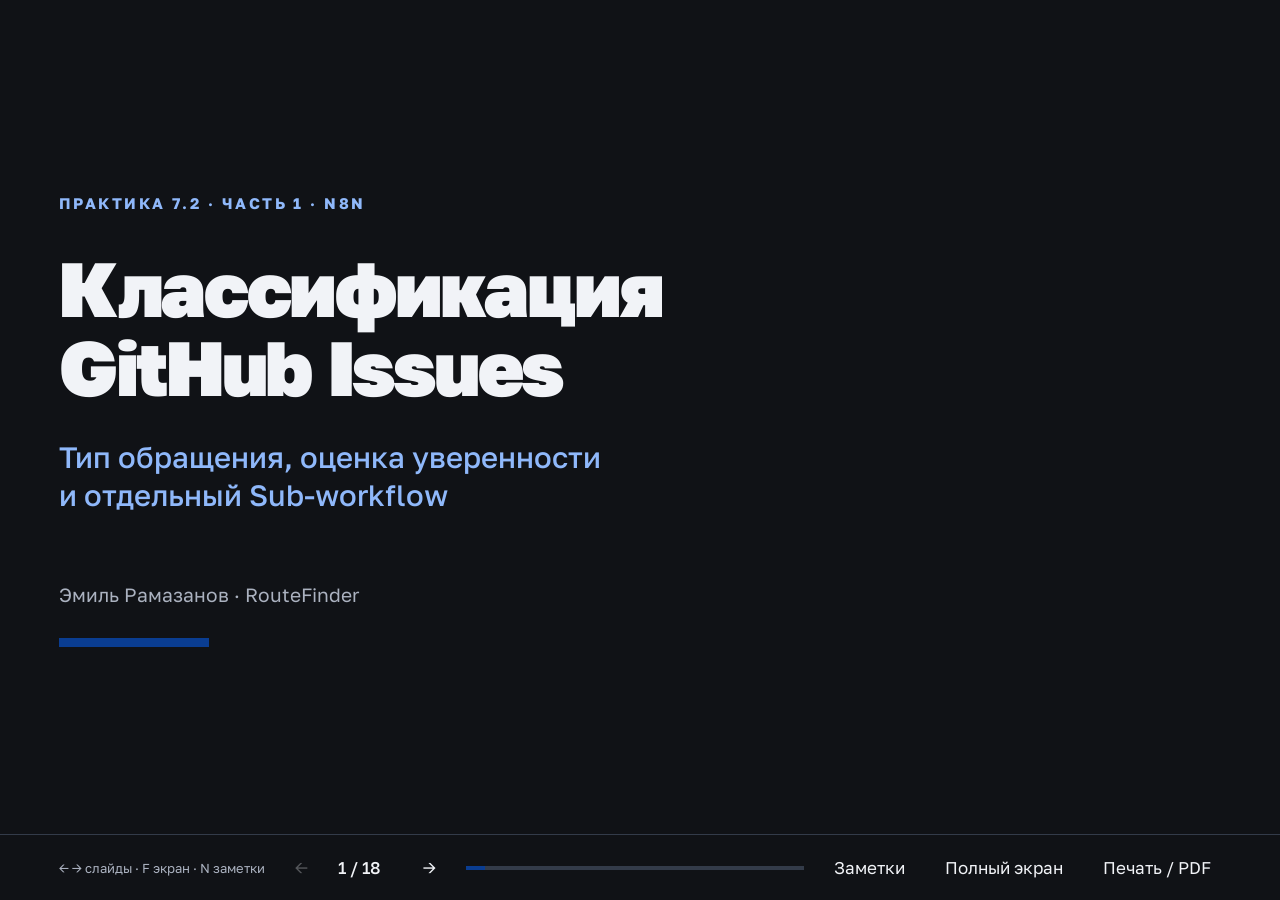
==== practices/practice_07.2/submission/index.html @ 84a81ffe "Add practice 7.2 Workflow 1 and defense presentation" ====
<!doctype html>
<html lang="ru">
<head>
<meta charset="utf-8">
<meta name="viewport" content="width=device-width,initial-scale=1">
<title>Практика 7.2 — Workflow 1 — Эмиль Рамазанов</title>
<meta name="description" content="Защита Workflow 1: классификация GitHub Issues, эскалация по confidence и Sub-workflow в n8n.">
<style>
@font-face{font-family:'Golos Text';src:url('assets/fonts/GolosText-Regular.ttf') format('truetype');font-weight:400;font-display:swap}
@font-face{font-family:'Golos Text';src:url('assets/fonts/GolosText-Medium.ttf') format('truetype');font-weight:500;font-display:swap}
@font-face{font-family:'Golos Text';src:url('assets/fonts/GolosText-SemiBold.ttf') format('truetype');font-weight:600;font-display:swap}
@font-face{font-family:'Golos Text';src:url('assets/fonts/GolosText-Bold.ttf') format('truetype');font-weight:700;font-display:swap}
@font-face{font-family:'Golos Text';src:url('assets/fonts/GolosText-Black.ttf') format('truetype');font-weight:900;font-display:swap}
:root{color-scheme:dark;--paper:#101216;--ink:#f1f3f7;--muted:#abb2c0;--accent:#0A3D91;--accent-text:#8fb8fa;--surface:#171d28;--accent-soft:#111e35;--line:#333b49;--orange:#f4b187;--mono:'Cascadia Mono','JetBrains Mono',Consolas,monospace}
*{box-sizing:border-box}html,body{margin:0;padding:0;background:var(--paper);color:var(--ink);font-family:'Golos Text',Arial,sans-serif}a{color:var(--accent-text);text-underline-offset:5px}a:hover{color:#bdd5ff}button{font:inherit}button:focus-visible,a:focus-visible{outline:3px solid var(--accent-text);outline-offset:6px}
.slide{display:none;min-height:100svh;padding:6.5vh 4.6vw 105px;position:relative}.slide.active{display:flex;flex-direction:column}.eyebrow{font-size:clamp(13px,1.2vw,22px);font-weight:600;letter-spacing:.16em;text-transform:uppercase;color:var(--accent-text);margin:0 0 20px}h1{font-size:clamp(48px,6vw,92px);font-weight:900;line-height:1.02;letter-spacing:-.03em;max-width:1500px;margin:18px 0 32px}h2{font-size:clamp(32px,3.3vw,58px);font-weight:700;line-height:1.06;letter-spacing:-.02em;margin:0 0 28px;max-width:1620px}h3{font-size:clamp(22px,1.8vw,29px);font-weight:700;margin:0 0 18px}strong{font-weight:700}.lead{font-size:clamp(23px,2.3vw,34px);font-weight:500;line-height:1.28;max-width:1560px;margin:0 0 26px;color:var(--accent-text)}p,li{font-size:clamp(18px,1.65vw,27px);line-height:1.35}p{margin:0 0 24px}code{font-family:var(--mono);font-size:.85em;overflow-wrap:anywhere}ul,ol{padding-left:27px;margin:0}li{margin-bottom:24px}li::marker{color:var(--accent-text);font-weight:700}.muted{color:var(--muted)}.cover{justify-content:center}.cover .eyebrow{font-weight:700}.cover .meta{margin-top:44px;font-size:clamp(18px,1.5vw,25px);color:var(--muted)}.cover:after{content:'';display:block;width:150px;height:9px;background:var(--accent);margin-top:32px}.rule{height:1px;background:var(--line);margin:10px 0 28px}.split{display:grid;grid-template-columns:1.1fr 1fr;gap:4vw;align-items:start;flex:1}.caption{font-size:clamp(15px,1.2vw,21px);line-height:1.4;color:var(--muted);margin:18px 0 0}.note{font-size:clamp(17px,1.35vw,23px);line-height:1.4;color:var(--muted);margin:24px 0 0}.flow{font-family:var(--mono);white-space:pre-wrap;font-size:clamp(16px,1.5vw,25px);line-height:1.45;margin:0;padding:26px 30px;background:var(--surface);border:1px solid var(--line);border-left:8px solid var(--accent);border-radius:14px;color:var(--ink)}.section{justify-content:center}.section-number{font-size:clamp(105px,16vw,250px);font-weight:900;line-height:.85;letter-spacing:-.04em;color:var(--accent);margin-bottom:30px}.section h2{font-size:clamp(44px,4.7vw,76px);font-weight:900;max-width:1250px}.section .lead{max-width:1100px}table{border-collapse:collapse;width:100%;font-size:clamp(18px,1.65vw,27px);margin-top:14px}th,td{text-align:left;vertical-align:top;padding:25px 24px;border-bottom:1px solid var(--line);line-height:1.35}th{font-size:clamp(13px,1.2vw,21px);font-weight:600;letter-spacing:.1em;text-transform:uppercase;color:var(--muted);border-bottom:3px solid var(--accent)}td:first-child,th:first-child{padding-left:0}td:first-child{font-weight:600}.downloads{display:flex;flex-direction:column;gap:20px;font-size:23px;margin-top:32px}.pr-link{overflow-wrap:anywhere}
.shot{margin:0;min-width:0;text-align:center}.shot>a{display:block;line-height:0;font-size:0;text-decoration:none}.shot img{display:block;max-width:100%;max-height:55vh;width:auto;height:auto;object-fit:contain;margin:0 auto;border:1px solid var(--line);border-radius:14px}.shot figcaption{font-size:clamp(14px,1.1vw,19px);line-height:1.4;color:var(--muted);margin-top:14px;text-align:left}.evidence-pair{display:grid;grid-template-columns:1.3fr 1fr;gap:32px;align-items:start;flex:1}.evidence-pair .shot img{height:48vh;width:100%;object-fit:contain;object-position:center top;background:var(--surface)}.portrait img{max-height:54vh}.missing{margin:0;min-height:260px;border:1px solid var(--line);border-left:8px solid var(--accent);border-radius:14px;background:var(--accent-soft);padding:32px;display:flex;flex-direction:column;justify-content:center}.missing strong{font-size:23px;color:var(--orange);font-weight:600}.missing p{font-size:19px;color:var(--muted);margin:16px 0 0}
.model-evidence{display:grid;grid-template-columns:1fr 1fr;gap:32px;margin:6px 0 24px}.model-evidence figure{margin:0;min-width:0}.model-evidence img{display:block;width:100%;height:min(27vh,240px);object-fit:contain;object-position:left top}.model-evidence figcaption{font-size:clamp(15px,1.3vw,22px);line-height:1.4;color:var(--muted);margin-top:12px}.provider-evidence{margin:0;border-left:8px solid var(--accent);padding-left:24px}.provider-evidence img{display:block;width:min(690px,100%);max-height:95px;object-fit:contain;object-position:left center}.provider-evidence figcaption{font-size:clamp(15px,1.2vw,21px);line-height:1.4;color:var(--muted);margin-top:10px}
.navigation{position:fixed;bottom:0;left:0;right:0;background:var(--paper);border-top:1px solid var(--line);padding:15px 4.6vw;display:flex;align-items:center;gap:20px;z-index:5}.navigation button{border:0;background:none;color:var(--ink);cursor:pointer;padding:7px 10px;font-size:17px}.navigation button:hover{color:var(--accent-text)}.navigation button:disabled{opacity:.3;cursor:default}.navigation .progress{height:4px;background:var(--line);flex:1}.progress div{height:100%;background:var(--accent);transition:width .2s}.counter{font-size:17px;font-weight:500;min-width:55px;color:var(--ink)}.hint{font-size:13px;color:var(--muted);margin-right:auto}
@media(max-width:850px){.slide{padding:30px 6vw 105px}.split,.evidence-pair{grid-template-columns:1fr;gap:25px}.evidence-pair .shot img{height:auto;max-height:65vh}.shot img{max-height:65vh}.hint{display:none}th,td{padding:16px 10px}.navigation{gap:8px;padding-left:4vw;padding-right:4vw}.navigation button{font-size:15px}.flow{padding:20px;font-size:16px}.section-number{font-size:125px}}
@media(max-width:650px){.model-evidence{grid-template-columns:1fr;gap:22px}.model-evidence img{height:auto;max-height:260px}table{font-size:15px}th{font-size:11px}.provider-evidence{padding-left:14px}}
@media print{@page{size:A4 landscape;margin:0}body{print-color-adjust:exact;-webkit-print-color-adjust:exact}.slide,.slide.active{display:flex;flex-direction:column;min-height:210mm;height:210mm;padding:13mm;break-after:page;overflow:hidden}.slide:last-of-type{break-after:auto}.navigation{display:none}h1{font-size:62px}h2{font-size:36px}p,li{font-size:18px}.lead{font-size:25px}.eyebrow{font-size:14px}.caption,.shot figcaption,.note{font-size:13px}.shot img{max-height:120mm}.evidence-pair{grid-template-columns:1.3fr 1fr;gap:18px;flex:initial}.evidence-pair .shot img{height:103mm;max-height:103mm}.split{grid-template-columns:1.1fr 1fr}.model-evidence img{height:53mm}.provider-evidence img{max-height:23mm}.flow{font-size:17px;padding:20px}.section-number{font-size:150px}.missing{min-height:75mm}th,td{padding:18px 12px}table{font-size:20px}.split{gap:25px}}


/* Дополнения для защиты Workflow 1. Основная тема взята из practice_7. */
.slide{padding-top:5vh}.eyebrow{margin-bottom:18px}.slide h2{margin-bottom:25px}
.split{min-height:0}.split>div{min-width:0}.flow{overflow-wrap:anywhere}
.compact{font-size:clamp(17px,1.5vw,25px)}.compact td,.compact th{padding:18px 14px}
.code-route{font-size:clamp(15px,1.33vw,23px);line-height:1.45}
.evidence .shot{flex:1;display:flex;flex-direction:column;justify-content:center;min-height:0}
.evidence .shot img{max-height:57vh;width:auto;max-width:100%}
.triage .shot img{max-height:53vh}
.evidence .caption{margin-top:18px}.demo-steps{max-width:1450px}.demo-steps li{margin-bottom:30px}
.speaker-notes{display:none;margin-top:24px;padding:18px 24px;border-left:4px solid var(--accent);background:var(--accent-soft);color:var(--muted)}
.speaker-notes strong{color:var(--accent-text);font-size:16px}.speaker-notes p{font-size:17px;margin:8px 0 0}
body.show-notes .slide.active .speaker-notes{display:block}
.navigation .notes-toggle[aria-pressed="true"]{color:var(--accent-text)}
@media(max-width:850px){.slide{padding-top:30px}.evidence .shot{flex:none}.evidence .shot img,.triage .shot img{max-height:60vh}.code-route{font-size:16px}.navigation .progress{display:none}.navigation{gap:6px;flex-wrap:wrap}.navigation button{padding:8px}.counter{min-width:50px}}
@media(prefers-reduced-motion:reduce){.progress div{transition:none}}
@media print{.slide,.slide.active{padding:12mm;min-height:210mm;height:210mm}.eyebrow{margin-bottom:12px}h2,.slide h2{font-size:34px;margin-bottom:20px}h1{font-size:60px}p,li{font-size:18px}li{margin-bottom:18px}.note{font-size:14px;margin-top:18px}.split{flex:initial}.flow,.code-route{font-size:15px;padding:18px;line-height:1.4}.compact{font-size:18px}.compact td,.compact th{padding:14px 10px}th,td{padding:18px 12px}.evidence .shot{flex:none}.evidence .shot img{max-height:127mm}.triage .shot img{max-height:119mm}.speaker-notes,body.show-notes .slide.active .speaker-notes{display:none!important}.navigation{display:none}.demo-steps li{margin-bottom:24px}}
</style>
</head>
<body>
<main>
<section class="slide cover active" aria-labelledby="title"><p class="eyebrow">Практика 7.2 · Часть 1 · n8n</p><h1 id="title">Классификация<br>GitHub Issues</h1><p class="lead">Тип обращения, оценка уверенности<br>и отдельный Sub-workflow</p><div class="meta">Эмиль Рамазанов · RouteFinder</div></section>
<section class="slide " aria-labelledby="criteria"><p class="eyebrow">Объём защиты</p><h2 id="criteria">Workflow 1: три критерия</h2>
<table><thead><tr><th>Критерий</th><th>Реализация</th><th>Баллы</th></tr></thead><tbody>
<tr><td>Классификация</td><td><code>bug</code>, <code>task</code>, <code>feature</code> и label в GitHub</td><td>2</td></tr>
<tr><td>Эскалация</td><td><code>confidence &lt; 0.8</code> или unknown, label <code>needs-triage</code></td><td>1</td></tr>
<tr><td>Sub-workflow</td><td>Отдельный классификатор, вызов из основного сценария</td><td>2</td></tr>
</tbody></table><p class="note">Часть 1 рассчитана на 5 баллов. Далее показаны запуски до и после выделения классификатора.</p><aside class="speaker-notes" aria-label="Заметки докладчика"><strong>Для выступления</strong><p>Критерии проверяются по порядку. Обозначить границы этой защиты: статистика, Gmail и сверхрезультат относятся к следующим блокам практики.</p></aside></section>
<section class="slide " aria-labelledby="intake"><p class="eyebrow">Входные данные</p><h2 id="intake">Событие открытия Issue</h2>
<div class="split"><div><h3>Github Trigger и If</h3><ul>
<li>Репозиторий <code>ramilEmazanov/RouteFinder</code>, событие <code>issues</code>.</li>
<li>Фильтр пропускает только <code>action == opened</code> и исключает Pull Requests.</li>
<li>Другие действия, включая <code>labeled</code>, завершаются до вызова AI.</li>
</ul></div><div><h3>Prepare Issue</h3><pre class="flow">owner, repo
issue_number
title, body
issue_url</pre><p class="note">Текст нужен классификатору. Идентификаторы остаются в основном сценарии для GitHub API.</p></div></div><aside class="speaker-notes" aria-label="Заметки докладчика"><strong>Для выступления</strong><p>Показать настройки If и Prepare Issue в n8n. В текущем экспорте If включено преобразование типов; после выражения сохранён перенос строки. Для строгой Boolean-проверки можно убрать перенос и отключить преобразование.</p></aside></section>
<section class="slide " aria-labelledby="classifier"><p class="eyebrow">AI-классификатор</p><h2 id="classifier">Контракт классификации</h2>
<div class="split"><div><h3>Basic LLM Chain</h3><p>Вход: заголовок и описание Issue в JSON.</p><p>System prompt задаёт различия между багом, задачей и новой функцией. Для недостаточного описания предусмотрен <code>unknown</code>.</p><p class="note">В экспорте Chat Model указана модель <code>gpt-6-luna</code>. Текст Issue рассматривается как данные, а не инструкция модели.</p></div><div><h3>Structured Output Parser</h3><pre class="flow">type: enum
  bug / task / feature / unknown

confidence: number
  от 0 до 1

Обязательные поля:
  type, confidence</pre><p class="note">Normalize Classification возвращает оба поля на верхнем уровне и проверяет confidence.</p></div></div><aside class="speaker-notes" aria-label="Заметки докладчика"><strong>Для выступления</strong><p>Открыть 02_classify_issue.json или ноды в редакторе: показать JSON Schema, обязательные поля и правило низкой уверенности в промпте. Confidence представляет самооценку модели и используется как порог маршрутизации, а не как измеренную точность.</p></aside></section>
<section class="slide " aria-labelledby="routing"><p class="eyebrow">Условия маршрутизации</p><h2 id="routing">Решение принимает Build Route</h2>
<div class="split"><div><pre class="flow code-route">const knownType =
  ['bug', 'task', 'feature'].includes(type);

const confident =
  typeof confidence === 'number'
  &amp;&amp; Number.isFinite(confidence)
  &amp;&amp; confidence &gt;= 0.8
  &amp;&amp; confidence &lt;= 1;

const route = knownType &amp;&amp; confident
  ? type : 'unknown';</pre></div><div><table class="compact"><thead><tr><th>Условие</th><th>Label</th></tr></thead><tbody>
<tr><td>Известный тип, ≥ 0.8</td><td>По типу</td></tr><tr><td>Любой тип, &lt; 0.8</td><td>needs-triage</td></tr><tr><td>Неопределённый тип</td><td>needs-triage</td></tr></tbody></table><p class="note">Switch сравнивает <code>route</code>. Значение ровно <code>0.8</code> разрешает известный тип.</p><p class="note">Контекст Issue восстанавливается из <code>Prepare Issue</code>.</p></div></div><aside class="speaker-notes" aria-label="Заметки докладчика"><strong>Для выступления</strong><p>Объяснить, почему одного Switch по type недостаточно: bug с confidence 0.4 тоже должен уйти в unknown. Показать, что ошибки parser или некорректный confidence останавливают сценарий в Normalize Classification.</p></aside></section>
<section class="slide evidence" aria-labelledby="before-bug"><p class="eyebrow">До Sub-workflow · bug</p><h2 id="before-bug">Базовая версия: ветка bug</h2><figure class="shot"><a href="workflow_1/beforeSubWorkFlow/bugScenario.png" target="_blank" rel="noopener noreferrer"><img src='workflow_1/beforeSubWorkFlow/bugScenario.png' alt='Зелёный маршрут завершается на Label Bug. Модель и parser работают внутри основного сценария.' decoding='async'></a><figcaption>Зелёный маршрут завершается на Label Bug. Модель и parser работают внутри основного сценария.</figcaption></figure><p class="caption"><a href="https://github.com/ramilEmazanov/RouteFinder/issues?q=is%3Aissue%20label%3Abug" target="_blank" rel="noopener noreferrer">Issues с label bug</a></p><aside class="speaker-notes" aria-label="Заметки докладчика"><strong>Для выступления</strong><p>Провести по маршруту от Github Trigger до Label Bug. Открыть соответствующий Issue в GitHub и показать установленный label.</p></aside></section>
<section class="slide evidence" aria-labelledby="before-task"><p class="eyebrow">До Sub-workflow · task</p><h2 id="before-task">Базовая версия: ветка task</h2><figure class="shot"><a href="workflow_1/beforeSubWorkFlow/taskScenario.png" target="_blank" rel="noopener noreferrer"><img src='workflow_1/beforeSubWorkFlow/taskScenario.png' alt='Switch передаёт один item в Label Task. Остальные HTTP-ветки не выполняются.' decoding='async'></a><figcaption>Switch передаёт один item в Label Task. Остальные HTTP-ветки не выполняются.</figcaption></figure><p class="caption"><a href="https://github.com/ramilEmazanov/RouteFinder/issues?q=is%3Aissue%20label%3Atask" target="_blank" rel="noopener noreferrer">Issues с label task</a></p><aside class="speaker-notes" aria-label="Заметки докладчика"><strong>Для выступления</strong><p>Показать отличие task от feature на тексте реального тестового обращения. Зелёная ветка подтверждает выбор маршрута.</p></aside></section>
<section class="slide evidence" aria-labelledby="before-feature"><p class="eyebrow">До Sub-workflow · feature</p><h2 id="before-feature">Базовая версия: ветка feature</h2><figure class="shot"><a href="workflow_1/beforeSubWorkFlow/featureScenario.png" target="_blank" rel="noopener noreferrer"><img src='workflow_1/beforeSubWorkFlow/featureScenario.png' alt='Выполнение выбирает Label Feature после классификации и проверки уверенности.' decoding='async'></a><figcaption>Выполнение выбирает Label Feature после классификации и проверки уверенности.</figcaption></figure><p class="caption"><a href="https://github.com/ramilEmazanov/RouteFinder/issues?q=is%3Aissue%20label%3Afeature" target="_blank" rel="noopener noreferrer">Issues с label feature</a></p><aside class="speaker-notes" aria-label="Заметки докладчика"><strong>Для выступления</strong><p>Открыть Issue с запросом новой возможности и его label feature. Не приписывать скриншоту точное значение confidence, которого на нём нет.</p></aside></section>
<section class="slide evidence triage" aria-labelledby="before-triage"><p class="eyebrow">До Sub-workflow · эскалация</p><h2 id="before-triage">Низкая уверенность: 0.35</h2><figure class="shot"><a href="workflow_1/beforeSubWorkFlow/needsTriageScenario.png" target="_blank" rel="noopener noreferrer"><img src='workflow_1/beforeSubWorkFlow/needsTriageScenario.png' alt='Вход Label Needs-Triage: type = unknown, confidence = 0.35. HTTP-запрос завершился успешно.' decoding='async'></a><figcaption>Вход Label Needs-Triage: type = unknown, confidence = 0.35. HTTP-запрос завершился успешно.</figcaption></figure><p class="caption"><strong>0.35 &lt; 0.8.</strong> Ветка заканчивается на label, ноды публикации комментария нет. <a href="https://github.com/ramilEmazanov/RouteFinder/issues?q=is%3Aissue%20label%3Aneeds-triage" target="_blank" rel="noopener noreferrer">Issues с label needs-triage</a></p><aside class="speaker-notes" aria-label="Заметки докладчика"><strong>Для выступления</strong><p>На скриншоте показать type и confidence в нижней панели. В GitHub отдельно открыть этот Issue и подтвердить needs-triage и отсутствие комментария.</p></aside></section>
<section class="slide " aria-labelledby="subworkflow"><p class="eyebrow">Выделение классификатора</p><h2 id="subworkflow">Отдельный сценарий для AI</h2>
<div class="split"><div><h3>01_issue_intake</h3><ol><li><code>Prepare Issue</code> сохраняет контекст.</li><li><code>Call classifier</code> передаёт <code>title</code> и <code>body</code>.</li><li><code>Build Route</code> получает результат, Switch выбирает label.</li></ol></div><div><h3>02_classify_issue</h3><ol><li><code>When Executed by Another Workflow</code> принимает строки.</li><li><code>Classify Issue</code> использует модель и parser.</li><li><code>Normalize Classification</code> возвращает <code>type</code> и <code>confidence</code>.</li></ol></div></div><p class="note">GitHub Trigger, проверка порога и HTTP-запросы остаются в основном workflow. Вызов классификатора выполняется для каждого входного item.</p><aside class="speaker-notes" aria-label="Заметки докладчика"><strong>Для выступления</strong><p>Открыть Call classifier и связанный дочерний Execution. Показать вход title/body и выход type/confidence. В JSON основного сценария указан ID дочернего workflow; после импорта его нужно выбрать заново, если ID изменился.</p></aside></section>
<section class="slide evidence" aria-labelledby="subworkflow-diagram"><p class="eyebrow">Sub-workflow · Схема</p><h2 id="subworkflow-diagram">Устройство классификатора</h2><figure class="shot"><a href="workflow_1/afterSubWorkFlow/subworkflow.png" target="_blank" rel="noopener noreferrer"><img src="workflow_1/afterSubWorkFlow/subworkflow.png" alt="Схема Sub-workflow: When Executed by Another Workflow, Classify Issue с OpenAI Chat Model и Structured Output Parser, Normalize Classification" decoding="async"></a><figcaption>Trigger принимает title и body. Classify Issue использует модель и parser, Normalize Classification возвращает type и confidence.</figcaption></figure><p class="caption">Схема показывает состав дочернего сценария. Результаты его вызова видны в следующих запусках основного workflow.</p><aside class="speaker-notes" aria-label="Заметки докладчика"><strong>Для выступления</strong><p>Показать точку входа и подключения модели и parser. Объяснить, что дочерний сценарий только классифицирует текст. Проверка порога и установка labels остаются в родительском workflow. На этом скриншоте нет подсветки выполнения, поэтому вход и выход реального запуска нужно открыть в Executions.</p></aside></section>
<section class="slide evidence" aria-labelledby="after-bug"><p class="eyebrow">После Sub-workflow · bug</p><h2 id="after-bug">Ветка bug после переноса</h2><figure class="shot"><a href="workflow_1/afterSubWorkFlow/bug.png" target="_blank" rel="noopener noreferrer"><img src='workflow_1/afterSubWorkFlow/bug.png' alt='На месте AI-цепочки работает Call classifier. Build Route и Label Bug сохраняют прежнее поведение.' decoding='async'></a><figcaption>На месте AI-цепочки работает Call classifier. Build Route и Label Bug сохраняют прежнее поведение.</figcaption></figure><p class="caption"><a href="https://github.com/ramilEmazanov/RouteFinder/issues?q=is%3Aissue%20label%3Abug" target="_blank" rel="noopener noreferrer">Issues с label bug</a></p><aside class="speaker-notes" aria-label="Заметки докладчика"><strong>Для выступления</strong><p>Показать выполненный Call classifier и переход к дочернему сценарию. Сопоставить с базовым запуском bug.</p></aside></section>
<section class="slide evidence" aria-labelledby="after-task"><p class="eyebrow">После Sub-workflow · task</p><h2 id="after-task">Ветка task после переноса</h2><figure class="shot"><a href="workflow_1/afterSubWorkFlow/task.png" target="_blank" rel="noopener noreferrer"><img src='workflow_1/afterSubWorkFlow/task.png' alt='Call classifier возвращает результат, Switch выполняет только Label Task.' decoding='async'></a><figcaption>Call classifier возвращает результат, Switch выполняет только Label Task.</figcaption></figure><p class="caption"><a href="https://github.com/ramilEmazanov/RouteFinder/issues?q=is%3Aissue%20label%3Atask" target="_blank" rel="noopener noreferrer">Issues с label task</a></p><aside class="speaker-notes" aria-label="Заметки докладчика"><strong>Для выступления</strong><p>Подтвердить, что после переноса проверена и task, а не только bug. При необходимости открыть JSON настроек Switch.</p></aside></section>
<section class="slide evidence" aria-labelledby="after-feature"><p class="eyebrow">После Sub-workflow · feature</p><h2 id="after-feature">Ветка feature после переноса</h2><figure class="shot"><a href="workflow_1/afterSubWorkFlow/feature.png" target="_blank" rel="noopener noreferrer"><img src='workflow_1/afterSubWorkFlow/feature.png' alt='Зелёный маршрут проходит через Call classifier и заканчивается на Label Feature.' decoding='async'></a><figcaption>Зелёный маршрут проходит через Call classifier и заканчивается на Label Feature.</figcaption></figure><p class="caption"><a href="https://github.com/ramilEmazanov/RouteFinder/issues?q=is%3Aissue%20label%3Afeature" target="_blank" rel="noopener noreferrer">Issues с label feature</a></p><aside class="speaker-notes" aria-label="Заметки докладчика"><strong>Для выступления</strong><p>Показать сохранение поведения feature после изменения архитектуры. В GitHub подтвердить label на соответствующем Issue.</p></aside></section>
<section class="slide evidence triage" aria-labelledby="after-triage"><p class="eyebrow">После Sub-workflow · эскалация</p><h2 id="after-triage">Низкая уверенность: 0.3</h2><figure class="shot"><a href="workflow_1/afterSubWorkFlow/needsTriage.png" target="_blank" rel="noopener noreferrer"><img src='workflow_1/afterSubWorkFlow/needsTriage.png' alt='После вызова классификатора: type = unknown, confidence = 0.3. Выполнен Label Needs-Triage.' decoding='async'></a><figcaption>После вызова классификатора: type = unknown, confidence = 0.3. Выполнен Label Needs-Triage.</figcaption></figure><p class="caption"><strong>0.3 &lt; 0.8.</strong> Эскалация сохраняется после переноса. <a href="https://github.com/ramilEmazanov/RouteFinder/issues?q=is%3Aissue%20label%3Aneeds-triage" target="_blank" rel="noopener noreferrer">Issues с label needs-triage</a></p><aside class="speaker-notes" aria-label="Заметки докладчика"><strong>Для выступления</strong><p>Показать confidence 0.3 и успешный запрос Label Needs-Triage. Для подтверждения отсутствия комментария открыть соответствующий Issue.</p></aside></section>
<section class="slide " aria-labelledby="github-api"><p class="eyebrow">Публикация результата</p><h2 id="github-api">Label через GitHub API</h2>
<div class="split"><div><h3>Четыре HTTP Request</h3><p>Каждый выход Switch подключён к своей ноде: Label Bug, Label Task, Label Feature или Label Needs-Triage.</p><p>Авторизация использует GitHub API credentials.</p><p class="note">POST добавляет label к существующим меткам. В обоих экспортах нет ноды отправки комментариев.</p></div><div><h3>Запрос из workflow</h3><pre class="flow">POST /repos/{owner}/{repo}
     /issues/{issue_number}/labels

Accept: application/vnd.github+json

{
  "labels": ["needs-triage"]
}</pre><p class="note">Поля адреса берутся из исходного события. Тело запроса задаётся отдельно для каждой ветки.</p></div></div><aside class="speaker-notes" aria-label="Заметки докладчика"><strong>Для выступления</strong><p>Открыть параметры и Output Label Needs-Triage. Затем показать labels в GitHub. Наличие HTTP-ноды в JSON само по себе не подтверждает выполнение: для этого используются приложенные скриншоты запусков.</p></aside></section>
<section class="slide " aria-labelledby="materials"><p class="eyebrow">Материалы защиты</p><h2 id="materials">Экспорты и тестовый репозиторий</h2>
<table><thead><tr><th>Материал</th><th>Ссылка</th></tr></thead><tbody>
<tr><td>Основной workflow</td><td><a href="workflow_1/01_issue_intake.json" target="_blank" rel="noopener noreferrer">01_issue_intake.json</a></td></tr>
<tr><td>Sub-workflow классификатора</td><td><a href="workflow_1/02_classify_issue.json" target="_blank" rel="noopener noreferrer">02_classify_issue.json</a></td></tr>
<tr><td>Тестовые обращения</td><td><a href="https://github.com/ramilEmazanov/RouteFinder/issues" target="_blank" rel="noopener noreferrer">ramilEmazanov/RouteFinder</a></td></tr>
<tr><td>Восемь скриншотов запусков</td><td>До и после переноса, по четыре маршрута</td></tr>
</tbody></table><p class="note">Нажатие на скриншот открывает оригинал. Экспорты и шрифты доступны локально, без CDN.</p><aside class="speaker-notes" aria-label="Заметки докладчика"><strong>Для выступления</strong><p>Файлы JSON открываются локально. Для GitHub-ссылок нужен интернет. В комплекте нет отдельных скриншотов страниц Issues и дочернего Execution, поэтому эти два подтверждения нужно открыть вживую на защите или добавить заранее.</p></aside></section>
<section class="slide " aria-labelledby="demo"><p class="eyebrow">Порядок демонстрации</p><h2 id="demo">Проверка всех трёх критериев</h2>
<ol class="demo-steps"><li><strong>Классификация.</strong> Показать запуск и GitHub label для bug, task и feature.</li><li><strong>Эскалация.</strong> Показать unknown с confidence ниже 0.8, label needs-triage и отсутствие комментария в Issue.</li><li><strong>Вызов классификатора.</strong> Открыть Call classifier, вход и выход дочернего Execution. Сопоставить четыре маршрута до и после переноса.</li></ol><p class="note">Результаты запусков показаны на слайдах. Страницы Issues и детали дочернего Execution дополняют их при демонстрации.</p><aside class="speaker-notes" aria-label="Заметки докладчика"><strong>Для выступления</strong><p>Если нужен новый сквозной запуск, создать новый Issue при активном workflow. Не изменять существующий Issue в ожидании opened. Дедупликация, first-time-contributor и исправление кода в текущие JSON не входят.</p></aside></section>
</main>
<nav class="navigation" aria-label="Управление презентацией"><span class="hint">← → слайды · F экран · N заметки</span><button id="prev" aria-label="Предыдущий слайд">←</button><span class="counter" id="counter" aria-live="polite"></span><button id="next" aria-label="Следующий слайд">→</button><div class="progress" aria-hidden="true"><div id="bar"></div></div><button id="notes" class="notes-toggle" aria-pressed="false">Заметки</button><button id="fullscreen">Полный экран</button><button id="print">Печать / PDF</button></nav>
<script>
const slides = [...document.querySelectorAll('.slide')];
let current = 0;
function show(index) {
  current = Math.max(0, Math.min(slides.length - 1, Math.trunc(index)));
  slides.forEach((slide, i) => {
    slide.classList.toggle('active', i === current);
    slide.setAttribute('aria-hidden', String(i !== current));
    slide.inert = i !== current;
  });
  document.getElementById('counter').textContent = `${current + 1} / ${slides.length}`;
  document.getElementById('bar').style.width = `${(current + 1) / slides.length * 100}%`;
  document.getElementById('prev').disabled = current === 0;
  document.getElementById('next').disabled = current === slides.length - 1;
  history.replaceState(null, '', `#${current + 1}`);
  window.scrollTo(0, 0);
}
function fromHash() {
  const n = Number(location.hash.slice(1));
  show(Number.isFinite(n) && n > 0 ? n - 1 : 0);
}
function toggleNotes() {
  const enabled = document.body.classList.toggle('show-notes');
  document.getElementById('notes').setAttribute('aria-pressed', String(enabled));
}
async function fullscreen() {
  try {
    if (document.fullscreenElement) await document.exitFullscreen?.();
    else await document.documentElement.requestFullscreen?.();
  } catch { /* Browser may require a direct user gesture. */ }
}
document.getElementById('prev').onclick = () => show(current - 1);
document.getElementById('next').onclick = () => show(current + 1);
document.getElementById('print').onclick = () => window.print();
document.getElementById('notes').onclick = toggleNotes;
document.getElementById('fullscreen').onclick = fullscreen;
document.addEventListener('keydown', event => {
  if (event.ctrlKey || event.metaKey || event.altKey || event.target.closest('input,textarea,select,[contenteditable="true"]')) return;
  if (['ArrowRight', 'PageDown', ' '].includes(event.key) && !event.target.closest('a,button')) {event.preventDefault(); show(current + 1);}
  if (['ArrowLeft', 'PageUp'].includes(event.key)) {event.preventDefault(); show(current - 1);}
  if (event.key === 'Home') {event.preventDefault(); show(0);}
  if (event.key === 'End') {event.preventDefault(); show(slides.length - 1);}
  if (event.key.toLowerCase() === 'f') fullscreen();
  if (event.key.toLowerCase() === 'n') toggleNotes();
});
window.addEventListener('hashchange', fromHash);
window.addEventListener('beforeprint', () => slides.forEach(slide => {slide.inert = false; slide.removeAttribute('aria-hidden');}));
window.addEventListener('afterprint', () => show(current));
fromHash();
</script>
</body>
</html>
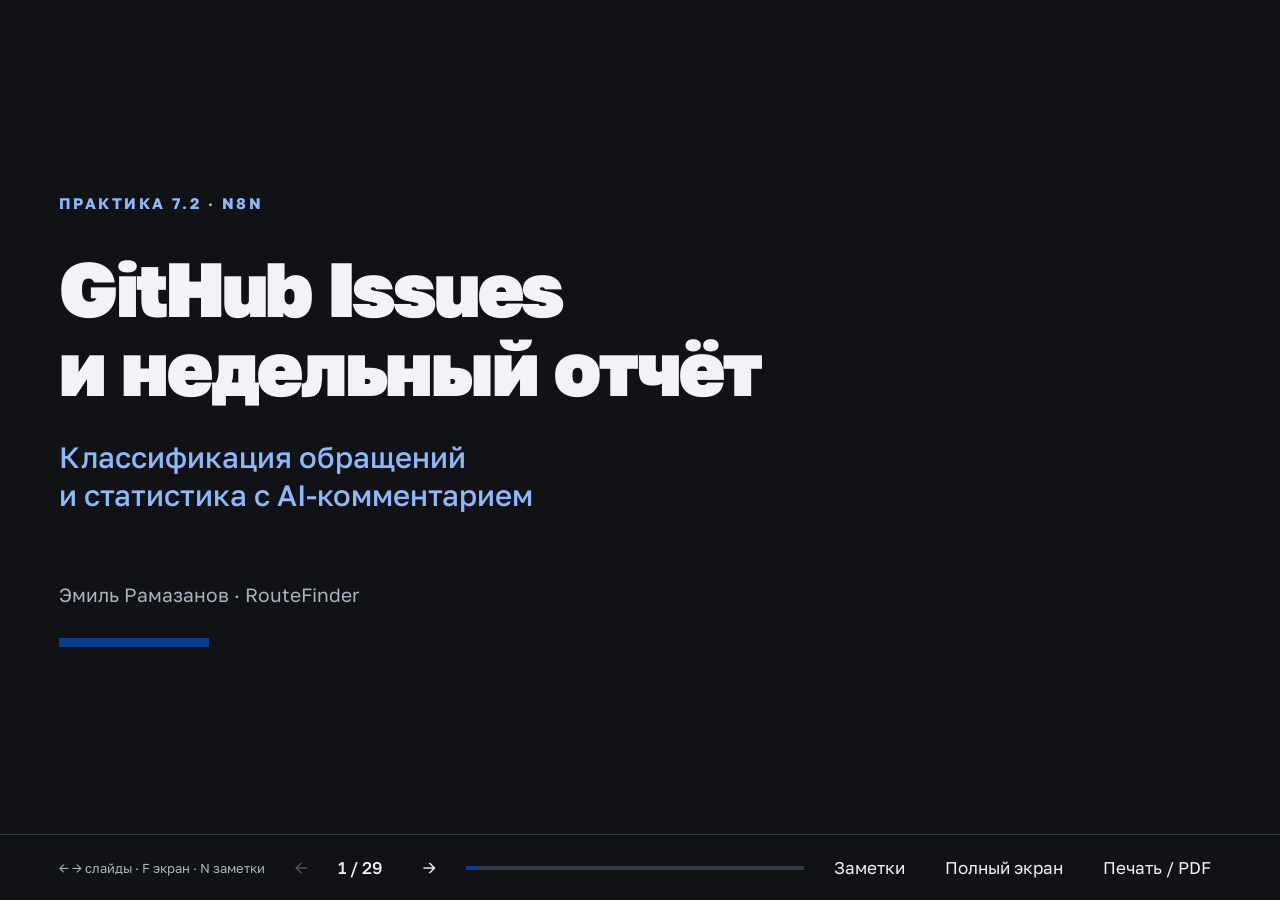
==== commit 7f64d4fc: "Add weekly report workflow and extend defense presentation" ====
--- a/practices/practice_07.2/submission/index.html
+++ b/practices/practice_07.2/submission/index.html
@@ -3,8 +3,8 @@
 <head>
 <meta charset="utf-8">
 <meta name="viewport" content="width=device-width,initial-scale=1">
-<title>Практика 7.2 — Workflow 1 — Эмиль Рамазанов</title>
-<meta name="description" content="Защита Workflow 1: классификация GitHub Issues, эскалация по confidence и Sub-workflow в n8n.">
+<title>Практика 7.2 — Issues и недельная статистика — Эмиль Рамазанов</title>
+<meta name="description" content="Защита практики 7.2: классификация Issues, недельный отчёт, история, сравнение и AI-комментарий.">
 <style>
 @font-face{font-family:'Golos Text';src:url('assets/fonts/GolosText-Regular.ttf') format('truetype');font-weight:400;font-display:swap}
 @font-face{font-family:'Golos Text';src:url('assets/fonts/GolosText-Medium.ttf') format('truetype');font-weight:500;font-display:swap}
@@ -38,11 +38,19 @@
 @media(max-width:850px){.slide{padding-top:30px}.evidence .shot{flex:none}.evidence .shot img,.triage .shot img{max-height:60vh}.code-route{font-size:16px}.navigation .progress{display:none}.navigation{gap:6px;flex-wrap:wrap}.navigation button{padding:8px}.counter{min-width:50px}}
 @media(prefers-reduced-motion:reduce){.progress div{transition:none}}
 @media print{.slide,.slide.active{padding:12mm;min-height:210mm;height:210mm}.eyebrow{margin-bottom:12px}h2,.slide h2{font-size:34px;margin-bottom:20px}h1{font-size:60px}p,li{font-size:18px}li{margin-bottom:18px}.note{font-size:14px;margin-top:18px}.split{flex:initial}.flow,.code-route{font-size:15px;padding:18px;line-height:1.4}.compact{font-size:18px}.compact td,.compact th{padding:14px 10px}th,td{padding:18px 12px}.evidence .shot{flex:none}.evidence .shot img{max-height:127mm}.triage .shot img{max-height:119mm}.speaker-notes,body.show-notes .slide.active .speaker-notes{display:none!important}.navigation{display:none}.demo-steps li{margin-bottom:24px}}
+
+/* Недельный отчёт и звёздочка */
+.weekly-quote{margin:0 0 28px;padding:20px 0 20px 28px;border-left:6px solid var(--accent);font-size:clamp(22px,2.2vw,35px);line-height:1.42;color:var(--accent-text)}
+.weekly-delta-table{font-size:clamp(18px,1.7vw,27px)}.weekly-delta-table th,.weekly-delta-table td{padding:18px 16px}
+.coverage-table{font-size:clamp(16px,1.4vw,23px)}.coverage-table th,.coverage-table td{padding:14px 16px}
+.mail-evidence{grid-template-columns:.75fr 1.25fr}.mail-evidence .shot img{max-height:62vh}
+@media(max-width:850px){.mail-evidence{grid-template-columns:1fr}.coverage-table{font-size:16px}.coverage-table th,.coverage-table td{padding:12px 8px}.weekly-delta-table{font-size:16px}}
+@media print{.weekly-quote{font-size:24px;margin-bottom:20px;padding-top:12px;padding-bottom:12px}.weekly-delta-table{font-size:20px}.weekly-delta-table th,.weekly-delta-table td{padding:12px}.coverage-table{font-size:16px}.coverage-table th,.coverage-table td{padding:11px 12px}.mail-evidence{grid-template-columns:.7fr 1.3fr}.mail-evidence .shot img{max-height:143mm}}
 </style>
 </head>
 <body>
 <main>
-<section class="slide cover active" aria-labelledby="title"><p class="eyebrow">Практика 7.2 · Часть 1 · n8n</p><h1 id="title">Классификация<br>GitHub Issues</h1><p class="lead">Тип обращения, оценка уверенности<br>и отдельный Sub-workflow</p><div class="meta">Эмиль Рамазанов · RouteFinder</div></section>
+<section class="slide cover active" aria-labelledby="title"><p class="eyebrow">Практика 7.2 · n8n</p><h1 id="title">GitHub Issues<br>и недельный отчёт</h1><p class="lead">Классификация обращений<br>и статистика с AI-комментарием</p><div class="meta">Эмиль Рамазанов · RouteFinder</div></section>
 <section class="slide " aria-labelledby="criteria"><p class="eyebrow">Объём защиты</p><h2 id="criteria">Workflow 1: три критерия</h2>
 <table><thead><tr><th>Критерий</th><th>Реализация</th><th>Баллы</th></tr></thead><tbody>
 <tr><td>Классификация</td><td><code>bug</code>, <code>task</code>, <code>feature</code> и label в GitHub</td><td>2</td></tr>
@@ -102,13 +110,25 @@
 }</pre><p class="note">Поля адреса берутся из исходного события. Тело запроса задаётся отдельно для каждой ветки.</p></div></div><aside class="speaker-notes" aria-label="Заметки докладчика"><strong>Для выступления</strong><p>Открыть параметры и Output Label Needs-Triage. Затем показать labels в GitHub. Наличие HTTP-ноды в JSON само по себе не подтверждает выполнение: для этого используются приложенные скриншоты запусков.</p></aside></section>
 <section class="slide " aria-labelledby="materials"><p class="eyebrow">Материалы защиты</p><h2 id="materials">Экспорты и тестовый репозиторий</h2>
 <table><thead><tr><th>Материал</th><th>Ссылка</th></tr></thead><tbody>
-<tr><td>Основной workflow</td><td><a href="workflow_1/01_issue_intake.json" target="_blank" rel="noopener noreferrer">01_issue_intake.json</a></td></tr>
-<tr><td>Sub-workflow классификатора</td><td><a href="workflow_1/02_classify_issue.json" target="_blank" rel="noopener noreferrer">02_classify_issue.json</a></td></tr>
-<tr><td>Тестовые обращения</td><td><a href="https://github.com/ramilEmazanov/RouteFinder/issues" target="_blank" rel="noopener noreferrer">ramilEmazanov/RouteFinder</a></td></tr>
+<tr><td>Основной workflow</td><td><a href="https://github.com/ramilEmazanov/ITMOv2/blob/practice_7.2/practices/practice_07.2/submission/workflow_1/01_issue_intake.json" target="_blank" rel="noopener noreferrer">01_issue_intake.json</a></td></tr>
+<tr><td>Sub-workflow классификатора</td><td><a href="https://github.com/ramilEmazanov/ITMOv2/blob/practice_7.2/practices/practice_07.2/submission/workflow_1/02_classify_issue.json" target="_blank" rel="noopener noreferrer">02_classify_issue.json</a></td></tr>
+<tr><td>Недельный отчёт и AI-аннотация</td><td><a href="https://github.com/ramilEmazanov/ITMOv2/blob/practice_7.2/practices/practice_07.2/submission/weekStatistics/03_weekly_report.json" target="_blank" rel="noopener noreferrer">03_weekly_report.json</a> (<a href="weekStatistics/03_weekly_report.json" target="_blank" rel="noopener noreferrer">локальная копия</a>)</td></tr>
+<tr><td>Тестовые обращения</td><td><a href="https://github.com/ramilEmazanov/RouteFinder/issues" target="_blank" rel="noopener noreferrer">Issues: ramilEmazanov/RouteFinder</a></td></tr>
 <tr><td>Восемь скриншотов запусков</td><td>До и после переноса, по четыре маршрута</td></tr>
-</tbody></table><p class="note">Нажатие на скриншот открывает оригинал. Экспорты и шрифты доступны локально, без CDN.</p><aside class="speaker-notes" aria-label="Заметки докладчика"><strong>Для выступления</strong><p>Файлы JSON открываются локально. Для GitHub-ссылок нужен интернет. В комплекте нет отдельных скриншотов страниц Issues и дочернего Execution, поэтому эти два подтверждения нужно открыть вживую на защите или добавить заранее.</p></aside></section>
-<section class="slide " aria-labelledby="demo"><p class="eyebrow">Порядок демонстрации</p><h2 id="demo">Проверка всех трёх критериев</h2>
+</tbody></table><p class="note">JSON и Issues открываются на GitHub. Нажатие на скриншот открывает локальный оригинал. Для ссылок на GitHub нужен интернет.</p><aside class="speaker-notes" aria-label="Заметки докладчика"><strong>Для выступления</strong><p>Файлы JSON открываются на GitHub в ветке practice_7.2. Ссылка Issues ведёт на обращения репозитория RouteFinder. В комплекте нет отдельных скриншотов страниц Issues и дочернего Execution, поэтому эти два подтверждения нужно открыть вживую на защите или добавить заранее.</p></aside></section>
+<section class="slide " aria-labelledby="demo"><p class="eyebrow">Порядок демонстрации</p><h2 id="demo">Демонстрация части 1</h2>
 <ol class="demo-steps"><li><strong>Классификация.</strong> Показать запуск и GitHub label для bug, task и feature.</li><li><strong>Эскалация.</strong> Показать unknown с confidence ниже 0.8, label needs-triage и отсутствие комментария в Issue.</li><li><strong>Вызов классификатора.</strong> Открыть Call classifier, вход и выход дочернего Execution. Сопоставить четыре маршрута до и после переноса.</li></ol><p class="note">Результаты запусков показаны на слайдах. Страницы Issues и детали дочернего Execution дополняют их при демонстрации.</p><aside class="speaker-notes" aria-label="Заметки докладчика"><strong>Для выступления</strong><p>Если нужен новый сквозной запуск, создать новый Issue при активном workflow. Не изменять существующий Issue в ожидании opened. Дедупликация, first-time-contributor и исправление кода в текущие JSON не входят.</p></aside></section>
+<section class="slide section" aria-labelledby="weekly-section"><p class="eyebrow">Часть 2 и задание со звёздочкой</p><h2 id="weekly-section">Еженедельная статистика</h2><p class="lead">GitHub Issues, история недель<br>и отчёт на почту</p><p>Демонстрационный период: <strong>16–22 ноября 2026</strong>.<br>Предыдущая неделя: <strong>9–15 ноября</strong>, симулированный снимок.</p><p class="note">Ручной запуск 20 ноября показывает неполную неделю. Рабочий режим выбирает предыдущую завершённую неделю.</p><aside class="speaker-notes" aria-label="Заметки докладчика"><strong>Для выступления</strong><p>Основная работа и звёздочка используют один workflow. Сначала объяснить сбор и отправку, затем историю и сравнение. Сверхрезультат с автоматическим исправлением кода в этот блок не входит.</p></aside></section>
+<section class="slide evidence weekly-evidence" aria-labelledby="weekly-chain"><p class="eyebrow">Часть 2 · Общий запуск</p><h2 id="weekly-chain">Полный путь до отправки письма</h2><figure class="shot"><a href="weekStatistics/1_generalScheme.png" target="_blank" rel="noopener noreferrer"><img src="weekStatistics/1_generalScheme.png" alt="Зелёная цепочка ручного запуска проходит через четыре Fetch-ноды, агрегацию, Data Table, LLM и Send Weekly Report." decoding="async"></a><figcaption>Зелёная цепочка ручного запуска проходит через четыре Fetch-ноды, агрегацию, Data Table, LLM и Send Weekly Report.</figcaption></figure><p class="caption">Нажатие на изображение открывает схему в полном размере. Ручной запуск допустим по заданию.</p><aside class="speaker-notes" aria-label="Заметки докладчика"><strong>Для выступления</strong><p>Показать последовательность: Manual Trigger, период, четыре запроса, Aggregate Stats, Get Previous Week, Compute Delta, Save Week, Basic LLM Chain, Attach AI Comment, Build Email и отправка. Schedule Trigger на этом скриншоте серый, поскольку запуск был ручным.</p></aside></section>
+<section class="slide " aria-labelledby="weekly-schedule"><p class="eyebrow">Критерий 4 · Расписание</p><h2 id="weekly-schedule">Понедельник в 09:00</h2><div class="split"><div><figure class="shot"><a href="weekStatistics/2_scheduleTrigget.png" target="_blank" rel="noopener noreferrer"><img src="weekStatistics/2_scheduleTrigget.png" alt="Schedule Trigger: Custom (Cron), expression 0 9 * * MON." decoding="async"></a><figcaption>Schedule Trigger: Custom (Cron), expression 0 9 * * MON.</figcaption></figure></div><div><h3>Расписание и период</h3><p><code>0 9 * * MON</code> задаёт еженедельный запуск.</p><p>Тестовый отчёт охватывает 16–22 ноября. Запросы включают открытые и закрытые Issues по дате создания.</p><p class="note">Часовой пояс workflow нужно показать в настройках: на этом скриншоте он не виден.</p></div></div><aside class="speaker-notes" aria-label="Заметки докладчика"><strong>Для выступления</strong><p>Открыть Settings и подтвердить Europe/Moscow. Для рабочего расписания workflow должен быть активен, test_week_start нужно очистить. Для демонстрации используется фиксированная неделя 2026-11-16.</p></aside></section>
+<section class="slide " aria-labelledby="weekly-fetch"><p class="eyebrow">Критерий 4 · GitHub API</p><h2 id="weekly-fetch">Четыре выборки по labels</h2><div class="split"><div><figure class="shot"><a href="weekStatistics/5-8_outputOfBug.png" target="_blank" rel="noopener noreferrer"><img src="weekStatistics/5-8_outputOfBug.png" alt="Ответ выборки bug: total_count = 3, incomplete_results = false. В items виден Issue #8." decoding="async"></a><figcaption>Ответ выборки bug: total_count = 3, incomplete_results = false. В items виден Issue #8.</figcaption></figure></div><div><h3>Fetch Bug / Task / Feature / Triage</h3><p>Каждая нода ищет Issues репозитория RouteFinder за выбранную неделю с соответствующим label.</p><p><code>is:issue</code> исключает Pull Requests. Пагинация загружает страницы до завершения выборки.</p><p class="note">Здесь показан ответ bug. Запросы остальных типов и UTC-границы периода демонстрируются в Executions.</p><p><a href="https://github.com/ramilEmazanov/RouteFinder/issues/8" target="_blank" rel="noopener noreferrer">Открыть Issue #8</a></p></div></div><aside class="speaker-notes" aria-label="Заметки докладчика"><strong>Для выступления</strong><p>На живой демонстрации открыть q и Output всех четырёх Fetch-нод, а также Prepare Period. Отдельный скриншот ответа есть только для bug, не выдавать его за четыре отдельных ответа.</p></aside></section>
+<section class="slide " aria-labelledby="weekly-grouping"><p class="eyebrow">Критерий 5 · Code node</p><h2 id="weekly-grouping">Группировка по типам и автору</h2><div class="split"><div><figure class="shot"><a href="weekStatistics/9_byTypeByAuthor.png" target="_blank" rel="noopener noreferrer"><img src="weekStatistics/9_byTypeByAuthor.png" alt="Aggregate Stats: bug 3, task 2, feature 2, needs-triage 3. Автор ramilEmazanov создал все 10 обращений." decoding="async"></a><figcaption>Aggregate Stats: bug 3, task 2, feature 2, needs-triage 3. Автор ramilEmazanov создал все 10 обращений.</figcaption></figure></div><div><h3>10 классифицированных Issues</h3><table class="compact"><thead><tr><th>Тип</th><th>Количество</th></tr></thead><tbody><tr><td>bug</td><td>3</td></tr><tr><td>task</td><td>2</td></tr><tr><td>feature</td><td>2</td></tr><tr><td>needs-triage</td><td>3</td></tr></tbody></table><p class="note">Код объединяет четыре выборки, убирает дубли по ID и строит by_type и by_author. Один автор в тестовых данных не меняет принцип группировки.</p></div></div><aside class="speaker-notes" aria-label="Заметки докладчика"><strong>Для выступления</strong><p>Сумма по типам равна 10, total единственного автора тоже 10. На скриншоте generated_at = 2026-11-20T11:18:45.679Z. Не смешивать с ранними результатами на 8 Issues.</p></aside></section>
+<section class="slide evidence weekly-evidence" aria-labelledby="weekly-smtp"><p class="eyebrow">Отправка отчёта · SMTP</p><h2 id="weekly-smtp">Сервер принял письмо</h2><figure class="shot"><a href="weekStatistics/10_sendWeekly.png" target="_blank" rel="noopener noreferrer"><img src="weekStatistics/10_sendWeekly.png" alt="Output Send Weekly Report содержит SMTP envelope отправителя и получателя, а также messageId." decoding="async"></a><figcaption>Output Send Weekly Report содержит SMTP envelope отправителя и получателя, а также messageId.</figcaption></figure><p class="caption">Реализация использует Send Email через SMTP. Почтовые адреса на скриншоте относятся к тестовой отправке.</p><aside class="speaker-notes" aria-label="Заметки докладчика"><strong>Для выступления</strong><p>Объяснить, что Send Email использует SMTP credentials. Положительный ответ сервера подтверждается следующим слайдом с письмом в ящике. Не открывать пароль credentials.</p></aside></section>
+<section class="slide mail-slide" aria-labelledby="weekly-mail"><p class="eyebrow">Полученный отчёт</p><h2 id="weekly-mail">Письмо в почтовом ящике</h2><div class="split mail-evidence"><div><figure class="shot"><a href="weekStatistics/11_mail.PNG" target="_blank" rel="noopener noreferrer"><img src="weekStatistics/11_mail.PNG" alt="Оригинал полученного письма: период, статистика, Δ по типам, автор и AI-комментарий. Нажмите, чтобы прочитать целиком." decoding="async"></a><figcaption>Оригинал полученного письма: период, статистика, Δ по типам, автор и AI-комментарий. Нажмите, чтобы прочитать целиком.</figcaption></figure></div><div><p class="lead">10 обращений за 16–22 ноября</p><p>В письме видны оба разреза статистики: по типам и по автору. Итоги совпадают с Aggregate Stats.</p><p>Отчёт сравнивает текущие 10 обращений с шестью за прошлую неделю и показывает <strong>Δ +4</strong>.</p><p class="note">Скриншот подтверждает доставку. Фактическое письмо отправлено обычным текстом через Send Email, без HTML-таблицы.</p></div></div><aside class="speaker-notes" aria-label="Заметки докладчика"><strong>Для выступления</strong><p>Открыть оригинал изображения: оно длинное, на слайде сохранено полностью без обрезки. Для критерия 6 в README указаны Gmail node и HTML-таблица. Текущая реализация отличается по обоим пунктам, не утверждать буквальное выполнение этого критерия.</p></aside></section>
+<section class="slide evidence weekly-evidence" aria-labelledby="weekly-history"><p class="eyebrow">Критерий 7 · Data Table</p><h2 id="weekly-history">Две недели в weekly_stats</h2><figure class="shot"><a href="weekStatistics/dataTable.png" target="_blank" rel="noopener noreferrer"><img src="weekStatistics/dataTable.png" alt="В таблице есть строки с week_start 2026-11-09 и 2026-11-16. Колонки week_end хранят исключительную верхнюю границу периода." decoding="async"></a><figcaption>В таблице есть строки с week_start 2026-11-09 и 2026-11-16. Колонки week_end хранят исключительную верхнюю границу периода.</figcaption></figure><p class="caption">Строка ID 1 с Null осталась от ранней настройки. Для сравнения используются две строки с заполненными week_key.</p><aside class="speaker-notes" aria-label="Заметки докладчика"><strong>Для выступления</strong><p>Строка с ID 1 и Null является старой ошибочной записью. Она не соответствует week_key предыдущей недели. На живой демонстрации открыть snapshot_json и total двух корректных строк, показать Get Previous Week и Save Week. На самом скриншоте содержимое снимков и total за пределами кадра.</p></aside></section>
+<section class="slide " aria-labelledby="weekly-delta"><p class="eyebrow">Критерий 8 · Сравнение недель</p><h2 id="weekly-delta">Изменения к прошлой неделе</h2><table class="weekly-delta-table"><thead><tr><th>Показатель</th><th>9–15 ноября</th><th>16–22 ноября</th><th>Δ</th></tr></thead><tbody><tr><td>bug</td><td>2</td><td>3</td><td>+1</td></tr><tr><td>task</td><td>2</td><td>2</td><td>0</td></tr><tr><td>feature</td><td>1</td><td>2</td><td>+1</td></tr><tr><td>needs-triage</td><td>1</td><td>3</td><td>+2</td></tr><tr><td>Итого</td><td>6</td><td>10</td><td>+4</td></tr></tbody></table><p class="caption">Числа перенесены из полученного письма. Δ вычисляет Code node: текущее значение минус предыдущее. Предыдущая неделя симулирована, текущая собрана из GitHub.</p><aside class="speaker-notes" aria-label="Заметки докладчика"><strong>Для выступления</strong><p>Показать Compute Delta: has_previous true, previous.total 6, delta.total 4. Пояснить, что история выбирается по repository + предыдущий week_start. Для работы каждую неделю Get Previous Week должен использовать динамическое previous_week_key, а не фиксированную дату.</p></aside></section>
+<section class="slide " aria-labelledby="weekly-ai"><p class="eyebrow">Критерий 9 · Basic LLM Chain</p><h2 id="weekly-ai">AI-комментарий по статистике</h2><blockquote class="weekly-quote">За неполную неделю зарегистрировано 10 обращений — на 4 больше, чем за предыдущую неделю. Число багов и запросов на функции выросло на 1 каждое, задач не изменилось, обращений с меткой needs-triage стало на 2 больше; данные тестовые.</blockquote><p class="caption">Текст из блока «AI-комментарий недели» в полученном письме.</p><div class="rule"></div><p>LLM получает агрегаты, прошлую неделю и готовые Δ. Attach AI Comment добавляет ответ к отчёту, Build Email выводит его после статистики.</p><p class="note">Все изменения в аннотации согласуются с числами на предыдущем слайде.</p><aside class="speaker-notes" aria-label="Заметки докладчика"><strong>Для выступления</strong><p>Открыть Input и Output Basic LLM Chain: в промпт передаются current, previous, delta, is_test и is_partial. Модель описывает изменения, арифметику выполняет Code node. На скриншоте общей схемы видно успешное выполнение LLM, отдельного скриншота её входа и выхода в комплекте нет.</p></aside></section>
+<section class="slide " aria-labelledby="weekly-criteria"><p class="eyebrow">Сопоставление с заданием</p><h2 id="weekly-criteria">Подтверждения критериев 4–9</h2><table class="coverage-table"><thead><tr><th>Критерий</th><th>Материал для проверки</th></tr></thead><tbody><tr><td>4. Расписание и API</td><td>Cron, общая схема, ответ bug. Остальные запросы и период открыть в Executions.</td></tr><tr><td>5. Группировки</td><td>Output Aggregate Stats: by_type и by_author.</td></tr><tr><td>6. Gmail и HTML</td><td>Доставка подтверждена. Использованы SMTP и обычный текст вместо Gmail node и HTML-таблицы.</td></tr><tr><td>7. История недель</td><td>Две недели в Data Table. Открыть total, snapshot_json и выполнение Save Week.</td></tr><tr><td>8. Δ в письме</td><td>Сравнение 6 и 10, итог +4. Открыть чтение прошлого снимка и Compute Delta.</td></tr><tr><td>9. AI-аннотация</td><td>Блок в письме и LLM на схеме. Открыть вход и выход цепочки.</td></tr></tbody></table><aside class="speaker-notes" aria-label="Заметки докладчика"><strong>Для выступления</strong><p>В задании критерии последовательные, поэтому вопрос зачёта SMTP и текста вместо Gmail/HTML влияет на оценивание последующих пунктов. Экспорт 03_weekly_report.json доступен на слайде с материалами защиты; локальная копия лежит в weekStatistics. Не утверждать, что все 16 баллов гарантированы.</p></aside></section>
 </main>
 <nav class="navigation" aria-label="Управление презентацией"><span class="hint">← → слайды · F экран · N заметки</span><button id="prev" aria-label="Предыдущий слайд">←</button><span class="counter" id="counter" aria-live="polite"></span><button id="next" aria-label="Следующий слайд">→</button><div class="progress" aria-hidden="true"><div id="bar"></div></div><button id="notes" class="notes-toggle" aria-pressed="false">Заметки</button><button id="fullscreen">Полный экран</button><button id="print">Печать / PDF</button></nav>
 <script>
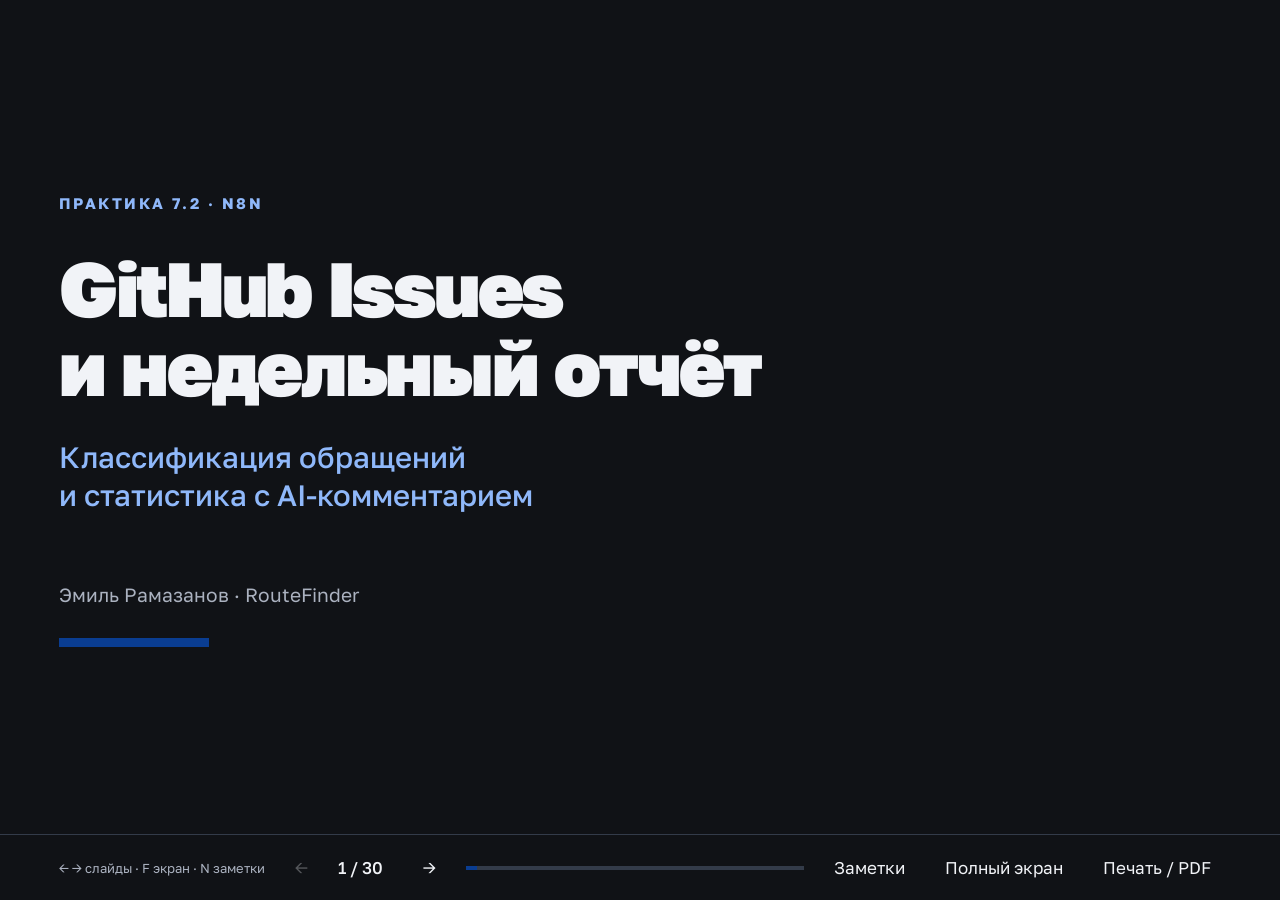
==== commit 7592be27: "Update defense slides with HTML email evidence" ====
--- a/practices/practice_07.2/submission/index.html
+++ b/practices/practice_07.2/submission/index.html
@@ -124,11 +124,12 @@
 <section class="slide " aria-labelledby="weekly-fetch"><p class="eyebrow">Критерий 4 · GitHub API</p><h2 id="weekly-fetch">Четыре выборки по labels</h2><div class="split"><div><figure class="shot"><a href="weekStatistics/5-8_outputOfBug.png" target="_blank" rel="noopener noreferrer"><img src="weekStatistics/5-8_outputOfBug.png" alt="Ответ выборки bug: total_count = 3, incomplete_results = false. В items виден Issue #8." decoding="async"></a><figcaption>Ответ выборки bug: total_count = 3, incomplete_results = false. В items виден Issue #8.</figcaption></figure></div><div><h3>Fetch Bug / Task / Feature / Triage</h3><p>Каждая нода ищет Issues репозитория RouteFinder за выбранную неделю с соответствующим label.</p><p><code>is:issue</code> исключает Pull Requests. Пагинация загружает страницы до завершения выборки.</p><p class="note">Здесь показан ответ bug. Запросы остальных типов и UTC-границы периода демонстрируются в Executions.</p><p><a href="https://github.com/ramilEmazanov/RouteFinder/issues/8" target="_blank" rel="noopener noreferrer">Открыть Issue #8</a></p></div></div><aside class="speaker-notes" aria-label="Заметки докладчика"><strong>Для выступления</strong><p>На живой демонстрации открыть q и Output всех четырёх Fetch-нод, а также Prepare Period. Отдельный скриншот ответа есть только для bug, не выдавать его за четыре отдельных ответа.</p></aside></section>
 <section class="slide " aria-labelledby="weekly-grouping"><p class="eyebrow">Критерий 5 · Code node</p><h2 id="weekly-grouping">Группировка по типам и автору</h2><div class="split"><div><figure class="shot"><a href="weekStatistics/9_byTypeByAuthor.png" target="_blank" rel="noopener noreferrer"><img src="weekStatistics/9_byTypeByAuthor.png" alt="Aggregate Stats: bug 3, task 2, feature 2, needs-triage 3. Автор ramilEmazanov создал все 10 обращений." decoding="async"></a><figcaption>Aggregate Stats: bug 3, task 2, feature 2, needs-triage 3. Автор ramilEmazanov создал все 10 обращений.</figcaption></figure></div><div><h3>10 классифицированных Issues</h3><table class="compact"><thead><tr><th>Тип</th><th>Количество</th></tr></thead><tbody><tr><td>bug</td><td>3</td></tr><tr><td>task</td><td>2</td></tr><tr><td>feature</td><td>2</td></tr><tr><td>needs-triage</td><td>3</td></tr></tbody></table><p class="note">Код объединяет четыре выборки, убирает дубли по ID и строит by_type и by_author. Один автор в тестовых данных не меняет принцип группировки.</p></div></div><aside class="speaker-notes" aria-label="Заметки докладчика"><strong>Для выступления</strong><p>Сумма по типам равна 10, total единственного автора тоже 10. На скриншоте generated_at = 2026-11-20T11:18:45.679Z. Не смешивать с ранними результатами на 8 Issues.</p></aside></section>
 <section class="slide evidence weekly-evidence" aria-labelledby="weekly-smtp"><p class="eyebrow">Отправка отчёта · SMTP</p><h2 id="weekly-smtp">Сервер принял письмо</h2><figure class="shot"><a href="weekStatistics/10_sendWeekly.png" target="_blank" rel="noopener noreferrer"><img src="weekStatistics/10_sendWeekly.png" alt="Output Send Weekly Report содержит SMTP envelope отправителя и получателя, а также messageId." decoding="async"></a><figcaption>Output Send Weekly Report содержит SMTP envelope отправителя и получателя, а также messageId.</figcaption></figure><p class="caption">Реализация использует Send Email через SMTP. Почтовые адреса на скриншоте относятся к тестовой отправке.</p><aside class="speaker-notes" aria-label="Заметки докладчика"><strong>Для выступления</strong><p>Объяснить, что Send Email использует SMTP credentials. Положительный ответ сервера подтверждается следующим слайдом с письмом в ящике. Не открывать пароль credentials.</p></aside></section>
-<section class="slide mail-slide" aria-labelledby="weekly-mail"><p class="eyebrow">Полученный отчёт</p><h2 id="weekly-mail">Письмо в почтовом ящике</h2><div class="split mail-evidence"><div><figure class="shot"><a href="weekStatistics/11_mail.PNG" target="_blank" rel="noopener noreferrer"><img src="weekStatistics/11_mail.PNG" alt="Оригинал полученного письма: период, статистика, Δ по типам, автор и AI-комментарий. Нажмите, чтобы прочитать целиком." decoding="async"></a><figcaption>Оригинал полученного письма: период, статистика, Δ по типам, автор и AI-комментарий. Нажмите, чтобы прочитать целиком.</figcaption></figure></div><div><p class="lead">10 обращений за 16–22 ноября</p><p>В письме видны оба разреза статистики: по типам и по автору. Итоги совпадают с Aggregate Stats.</p><p>Отчёт сравнивает текущие 10 обращений с шестью за прошлую неделю и показывает <strong>Δ +4</strong>.</p><p class="note">Скриншот подтверждает доставку. Фактическое письмо отправлено обычным текстом через Send Email, без HTML-таблицы.</p></div></div><aside class="speaker-notes" aria-label="Заметки докладчика"><strong>Для выступления</strong><p>Открыть оригинал изображения: оно длинное, на слайде сохранено полностью без обрезки. Для критерия 6 в README указаны Gmail node и HTML-таблица. Текущая реализация отличается по обоим пунктам, не утверждать буквальное выполнение этого критерия.</p></aside></section>
+<section class="slide mail-slide" aria-labelledby="weekly-mail"><p class="eyebrow">Полученный HTML-отчёт</p><h2 id="weekly-mail">HTML-письмо: статистика и Δ</h2><div class="split mail-evidence"><div><figure class="shot"><a href="weekStatistics/IMG_7015.jpg" target="_blank" rel="noopener noreferrer"><img src="weekStatistics/IMG_7015.jpg" alt="Полученное письмо за 16–22 ноября: HTML-таблица по типам, прошлые значения и Δ." decoding="async"></a><figcaption>Полученное письмо за 16–22 ноября: HTML-таблица по типам, прошлые значения и Δ.</figcaption></figure></div><div><p class="lead">10 обращений, Δ +4</p><p>Таблица сравнивает текущую неделю с предыдущим снимком: bug +1, task 0, feature +1, needs-triage +2.</p><p>Период, типы и итог видны в реально полученном письме. Числа совпадают с группировкой Aggregate Stats.</p><p class="note">Отправка использует Send Email через SMTP. Слайд 23 задания допускает Gmail node или аналог.</p></div></div><aside class="speaker-notes" aria-label="Заметки докладчика"><strong>Для выступления</strong><p>Показать HTML-таблицу и итог 10 против 6. Изображение открывается целиком по нажатию. Сохранённый 03_weekly_report.json пока содержит текстовый Build Email: перед сдачей нужно переэкспортировать актуальный HTML-workflow из n8n.</p></aside></section>
+<section class="slide mail-slide" aria-labelledby="weekly-mail-ai"><p class="eyebrow">Полученный HTML-отчёт</p><h2 id="weekly-mail-ai">HTML-письмо: автор и AI-комментарий</h2><div class="split mail-evidence"><div><figure class="shot"><a href="weekStatistics/IMG_7016.jpg" target="_blank" rel="noopener noreferrer"><img src="weekStatistics/IMG_7016.jpg" alt="Продолжение обновлённого письма: HTML-таблица по авторам и блок AI-комментарий недели." decoding="async"></a><figcaption>Продолжение обновлённого письма: HTML-таблица по авторам и блок AI-комментарий недели.</figcaption></figure></div><div><p class="lead">Автор: ramilEmazanov</p><p>В таблице по автору: всего 10, bug 3, task 2, feature 2, needs-triage 3.</p><p>AI-комментарий описывает рост с 6 до 10 и изменения по типам. Он отмечает неполную неделю и тестовые данные.</p><p class="note">Аннотация согласуется с Δ в таблице. Вход и выход LLM можно дополнительно открыть в Executions.</p></div></div><aside class="speaker-notes" aria-label="Заметки докладчика"><strong>Для выступления</strong><p>Показать второй кадр того же обновлённого письма. Не выдавать текст AI за объяснение причин: модель только описывает переданные изменения.</p></aside></section>
 <section class="slide evidence weekly-evidence" aria-labelledby="weekly-history"><p class="eyebrow">Критерий 7 · Data Table</p><h2 id="weekly-history">Две недели в weekly_stats</h2><figure class="shot"><a href="weekStatistics/dataTable.png" target="_blank" rel="noopener noreferrer"><img src="weekStatistics/dataTable.png" alt="В таблице есть строки с week_start 2026-11-09 и 2026-11-16. Колонки week_end хранят исключительную верхнюю границу периода." decoding="async"></a><figcaption>В таблице есть строки с week_start 2026-11-09 и 2026-11-16. Колонки week_end хранят исключительную верхнюю границу периода.</figcaption></figure><p class="caption">Строка ID 1 с Null осталась от ранней настройки. Для сравнения используются две строки с заполненными week_key.</p><aside class="speaker-notes" aria-label="Заметки докладчика"><strong>Для выступления</strong><p>Строка с ID 1 и Null является старой ошибочной записью. Она не соответствует week_key предыдущей недели. На живой демонстрации открыть snapshot_json и total двух корректных строк, показать Get Previous Week и Save Week. На самом скриншоте содержимое снимков и total за пределами кадра.</p></aside></section>
 <section class="slide " aria-labelledby="weekly-delta"><p class="eyebrow">Критерий 8 · Сравнение недель</p><h2 id="weekly-delta">Изменения к прошлой неделе</h2><table class="weekly-delta-table"><thead><tr><th>Показатель</th><th>9–15 ноября</th><th>16–22 ноября</th><th>Δ</th></tr></thead><tbody><tr><td>bug</td><td>2</td><td>3</td><td>+1</td></tr><tr><td>task</td><td>2</td><td>2</td><td>0</td></tr><tr><td>feature</td><td>1</td><td>2</td><td>+1</td></tr><tr><td>needs-triage</td><td>1</td><td>3</td><td>+2</td></tr><tr><td>Итого</td><td>6</td><td>10</td><td>+4</td></tr></tbody></table><p class="caption">Числа перенесены из полученного письма. Δ вычисляет Code node: текущее значение минус предыдущее. Предыдущая неделя симулирована, текущая собрана из GitHub.</p><aside class="speaker-notes" aria-label="Заметки докладчика"><strong>Для выступления</strong><p>Показать Compute Delta: has_previous true, previous.total 6, delta.total 4. Пояснить, что история выбирается по repository + предыдущий week_start. Для работы каждую неделю Get Previous Week должен использовать динамическое previous_week_key, а не фиксированную дату.</p></aside></section>
-<section class="slide " aria-labelledby="weekly-ai"><p class="eyebrow">Критерий 9 · Basic LLM Chain</p><h2 id="weekly-ai">AI-комментарий по статистике</h2><blockquote class="weekly-quote">За неполную неделю зарегистрировано 10 обращений — на 4 больше, чем за предыдущую неделю. Число багов и запросов на функции выросло на 1 каждое, задач не изменилось, обращений с меткой needs-triage стало на 2 больше; данные тестовые.</blockquote><p class="caption">Текст из блока «AI-комментарий недели» в полученном письме.</p><div class="rule"></div><p>LLM получает агрегаты, прошлую неделю и готовые Δ. Attach AI Comment добавляет ответ к отчёту, Build Email выводит его после статистики.</p><p class="note">Все изменения в аннотации согласуются с числами на предыдущем слайде.</p><aside class="speaker-notes" aria-label="Заметки докладчика"><strong>Для выступления</strong><p>Открыть Input и Output Basic LLM Chain: в промпт передаются current, previous, delta, is_test и is_partial. Модель описывает изменения, арифметику выполняет Code node. На скриншоте общей схемы видно успешное выполнение LLM, отдельного скриншота её входа и выхода в комплекте нет.</p></aside></section>
-<section class="slide " aria-labelledby="weekly-criteria"><p class="eyebrow">Сопоставление с заданием</p><h2 id="weekly-criteria">Подтверждения критериев 4–9</h2><table class="coverage-table"><thead><tr><th>Критерий</th><th>Материал для проверки</th></tr></thead><tbody><tr><td>4. Расписание и API</td><td>Cron, общая схема, ответ bug. Остальные запросы и период открыть в Executions.</td></tr><tr><td>5. Группировки</td><td>Output Aggregate Stats: by_type и by_author.</td></tr><tr><td>6. Gmail и HTML</td><td>Доставка подтверждена. Использованы SMTP и обычный текст вместо Gmail node и HTML-таблицы.</td></tr><tr><td>7. История недель</td><td>Две недели в Data Table. Открыть total, snapshot_json и выполнение Save Week.</td></tr><tr><td>8. Δ в письме</td><td>Сравнение 6 и 10, итог +4. Открыть чтение прошлого снимка и Compute Delta.</td></tr><tr><td>9. AI-аннотация</td><td>Блок в письме и LLM на схеме. Открыть вход и выход цепочки.</td></tr></tbody></table><aside class="speaker-notes" aria-label="Заметки докладчика"><strong>Для выступления</strong><p>В задании критерии последовательные, поэтому вопрос зачёта SMTP и текста вместо Gmail/HTML влияет на оценивание последующих пунктов. Экспорт 03_weekly_report.json доступен на слайде с материалами защиты; локальная копия лежит в weekStatistics. Не утверждать, что все 16 баллов гарантированы.</p></aside></section>
+<section class="slide " aria-labelledby="weekly-ai"><p class="eyebrow">Критерий 9 · Basic LLM Chain</p><h2 id="weekly-ai">AI-комментарий по статистике</h2><blockquote class="weekly-quote">За неполную неделю зарегистрировано 10 обращений — на 4 больше, чем на предыдущей неделе. Число bug выросло на 1, feature — на 1, needs-triage — на 2; task не изменилось. Данные тестовые.</blockquote><p class="caption">Текст из блока «AI-комментарий недели» в полученном письме.</p><div class="rule"></div><p>LLM получает агрегаты, прошлую неделю и готовые Δ. Attach AI Comment добавляет ответ к отчёту, Build Email выводит его после статистики.</p><p class="note">Все изменения в аннотации согласуются с числами на предыдущем слайде.</p><aside class="speaker-notes" aria-label="Заметки докладчика"><strong>Для выступления</strong><p>Открыть Input и Output Basic LLM Chain: в промпт передаются current, previous, delta, is_test и is_partial. Модель описывает изменения, арифметику выполняет Code node. На скриншоте общей схемы видно успешное выполнение LLM, отдельного скриншота её входа и выхода в комплекте нет.</p></aside></section>
+<section class="slide " aria-labelledby="weekly-criteria"><p class="eyebrow">Сопоставление с заданием</p><h2 id="weekly-criteria">Подтверждения критериев 4–9</h2><table class="coverage-table"><thead><tr><th>Критерий</th><th>Материал для проверки</th></tr></thead><tbody><tr><td>4. Расписание и API</td><td>Cron, общая схема, ответ bug. Остальные запросы и период открыть в Executions.</td></tr><tr><td>5. Группировки</td><td>Output Aggregate Stats: by_type и by_author.</td></tr><tr><td>6. Отправка и HTML</td><td>Новое письмо содержит HTML-таблицы и Δ. Отправка через Send Email (SMTP), аналог Gmail node по слайду 23.</td></tr><tr><td>7. История недель</td><td>Две недели в Data Table. Открыть total, snapshot_json и выполнение Save Week.</td></tr><tr><td>8. Δ в письме</td><td>Сравнение 6 и 10, итог +4. Открыть чтение прошлого снимка и Compute Delta.</td></tr><tr><td>9. AI-аннотация</td><td>Блок в письме и LLM на схеме. Открыть вход и выход цепочки.</td></tr></tbody></table><aside class="speaker-notes" aria-label="Заметки докладчика"><strong>Для выступления</strong><p>В PDF на слайде 23 допускается аналог Gmail node, новые скриншоты показывают HTML-таблицы. В сохранённом JSON недельного отчёта ещё текстовый вариант: обновить экспорт перед сдачей. Экспорт 03_weekly_report.json доступен на слайде с материалами защиты; локальная копия лежит в weekStatistics. Не утверждать, что все 16 баллов гарантированы.</p></aside></section>
 </main>
 <nav class="navigation" aria-label="Управление презентацией"><span class="hint">← → слайды · F экран · N заметки</span><button id="prev" aria-label="Предыдущий слайд">←</button><span class="counter" id="counter" aria-live="polite"></span><button id="next" aria-label="Следующий слайд">→</button><div class="progress" aria-hidden="true"><div id="bar"></div></div><button id="notes" class="notes-toggle" aria-pressed="false">Заметки</button><button id="fullscreen">Полный экран</button><button id="print">Печать / PDF</button></nav>
 <script>
